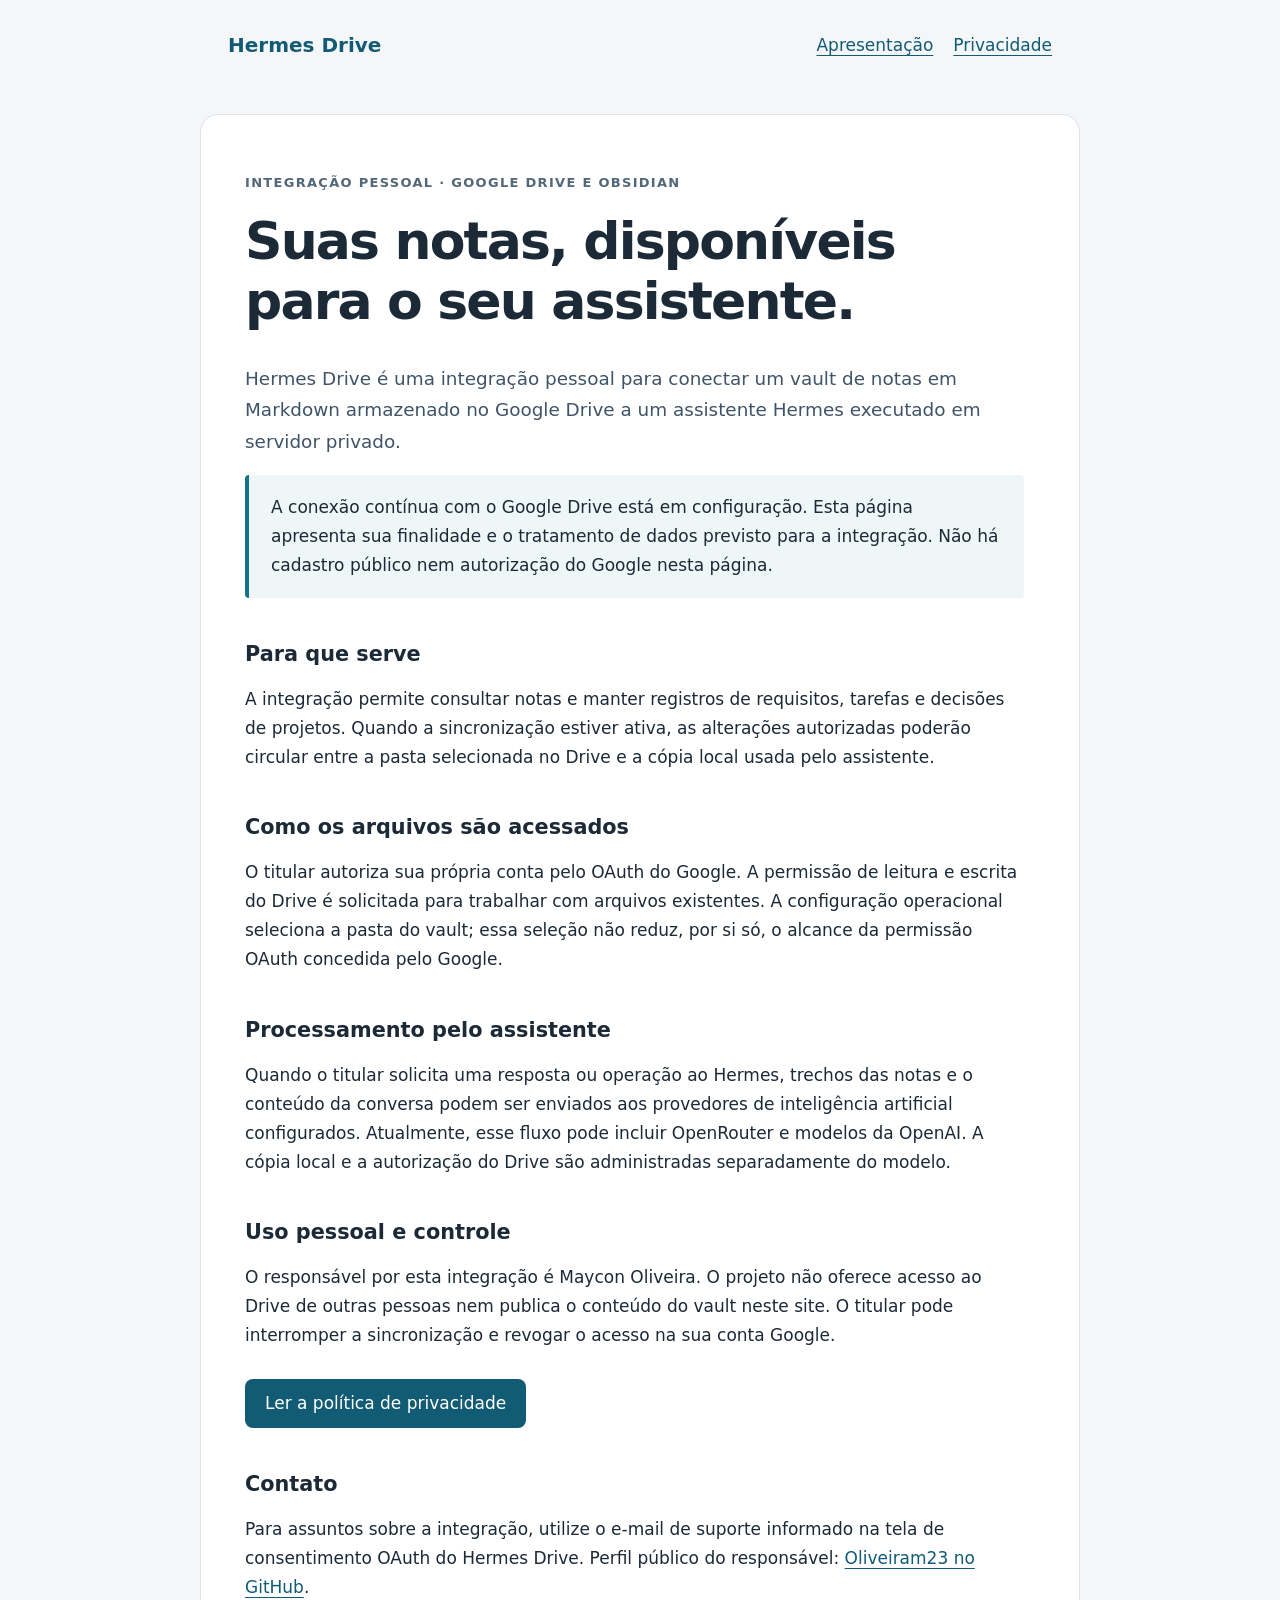
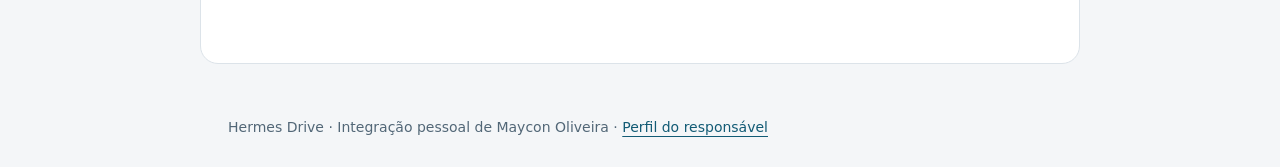
==== index.html @ 9b63b0df "Publish Hermes Drive overview and privacy policy" ====
<!doctype html>
<html lang="pt-BR"><head><meta charset="utf-8"><meta name="viewport" content="width=device-width, initial-scale=1"><meta name="description" content="Integração pessoal entre Google Drive, notas Obsidian e o assistente Hermes. Conheça sua finalidade e o tratamento dos dados."><title>Apresentação — Hermes Drive</title><link rel="stylesheet" href="styles.css"></head>
<body><header><a href="./">Hermes Drive</a><nav aria-label="Navegação principal"><a href="./">Apresentação</a><a href="privacy.html">Privacidade</a></nav></header><main><p class="label">Integração pessoal · Google Drive e Obsidian</p>
<h1>Suas notas, disponíveis para o seu assistente.</h1>
<p class="intro">Hermes Drive é uma integração pessoal para conectar um vault de notas em Markdown armazenado no Google Drive a um assistente Hermes executado em servidor privado.</p>
<p class="notice">A conexão contínua com o Google Drive está em configuração. Esta página apresenta sua finalidade e o tratamento de dados previsto para a integração. Não há cadastro público nem autorização do Google nesta página.</p>
<h2>Para que serve</h2><p>A integração permite consultar notas e manter registros de requisitos, tarefas e decisões de projetos. Quando a sincronização estiver ativa, as alterações autorizadas poderão circular entre a pasta selecionada no Drive e a cópia local usada pelo assistente.</p>
<h2>Como os arquivos são acessados</h2><p>O titular autoriza sua própria conta pelo OAuth do Google. A permissão de leitura e escrita do Drive é solicitada para trabalhar com arquivos existentes. A configuração operacional seleciona a pasta do vault; essa seleção não reduz, por si só, o alcance da permissão OAuth concedida pelo Google.</p>
<h2>Processamento pelo assistente</h2><p>Quando o titular solicita uma resposta ou operação ao Hermes, trechos das notas e o conteúdo da conversa podem ser enviados aos provedores de inteligência artificial configurados. Atualmente, esse fluxo pode incluir OpenRouter e modelos da OpenAI. A cópia local e a autorização do Drive são administradas separadamente do modelo.</p>
<h2>Uso pessoal e controle</h2><p>O responsável por esta integração é Maycon Oliveira. O projeto não oferece acesso ao Drive de outras pessoas nem publica o conteúdo do vault neste site. O titular pode interromper a sincronização e revogar o acesso na sua conta Google.</p>
<a class="button" href="privacy.html">Ler a política de privacidade</a>
<h2>Contato</h2><p>Para assuntos sobre a integração, utilize o e-mail de suporte informado na tela de consentimento OAuth do Hermes Drive. Perfil público do responsável: <a href="https://github.com/Oliveiram23">Oliveiram23 no GitHub</a>.</p></main><footer>Hermes Drive · Integração pessoal de Maycon Oliveira · <a href="https://github.com/Oliveiram23">Perfil do responsável</a></footer></body></html>
---- styles.css ----
*{box-sizing:border-box}body{margin:0;background:#f4f6f8;color:#1c2937;font:17px/1.7 system-ui,-apple-system,BlinkMacSystemFont,"Segoe UI",sans-serif}header,main,footer{max-width:880px;margin:auto;padding:28px}header{display:flex;justify-content:space-between;gap:18px;align-items:center}a{color:#125b75;text-underline-offset:4px}nav{display:flex;gap:20px;flex-wrap:wrap}header>a{font-weight:750;text-decoration:none;font-size:20px}main{background:#fff;border:1px solid #dce3e9;border-radius:18px;margin-top:24px;margin-bottom:24px;padding:44px}h1{font-size:clamp(2rem,6vw,3.25rem);line-height:1.15;letter-spacing:-.035em;margin:.35em 0 .6em}h2{font-size:1.3rem;margin-top:2em;line-height:1.35}p,li{max-width:72ch}.label{font-size:13px;font-weight:700;letter-spacing:.1em;text-transform:uppercase;color:#526777}.intro{font-size:1.15rem;color:#405468}.notice{padding:18px 22px;background:#eef6f7;border-left:4px solid #14738a;border-radius:4px}.button{display:inline-block;padding:10px 20px;background:#125b75;color:white;border-radius:8px;text-decoration:none;margin-top:12px}footer{font-size:14px;color:#526777}code{overflow-wrap:anywhere}@media(max-width:600px){header,footer{padding:20px}header{align-items:flex-start;flex-direction:column}main{margin:12px;border-radius:12px;padding:25px}}
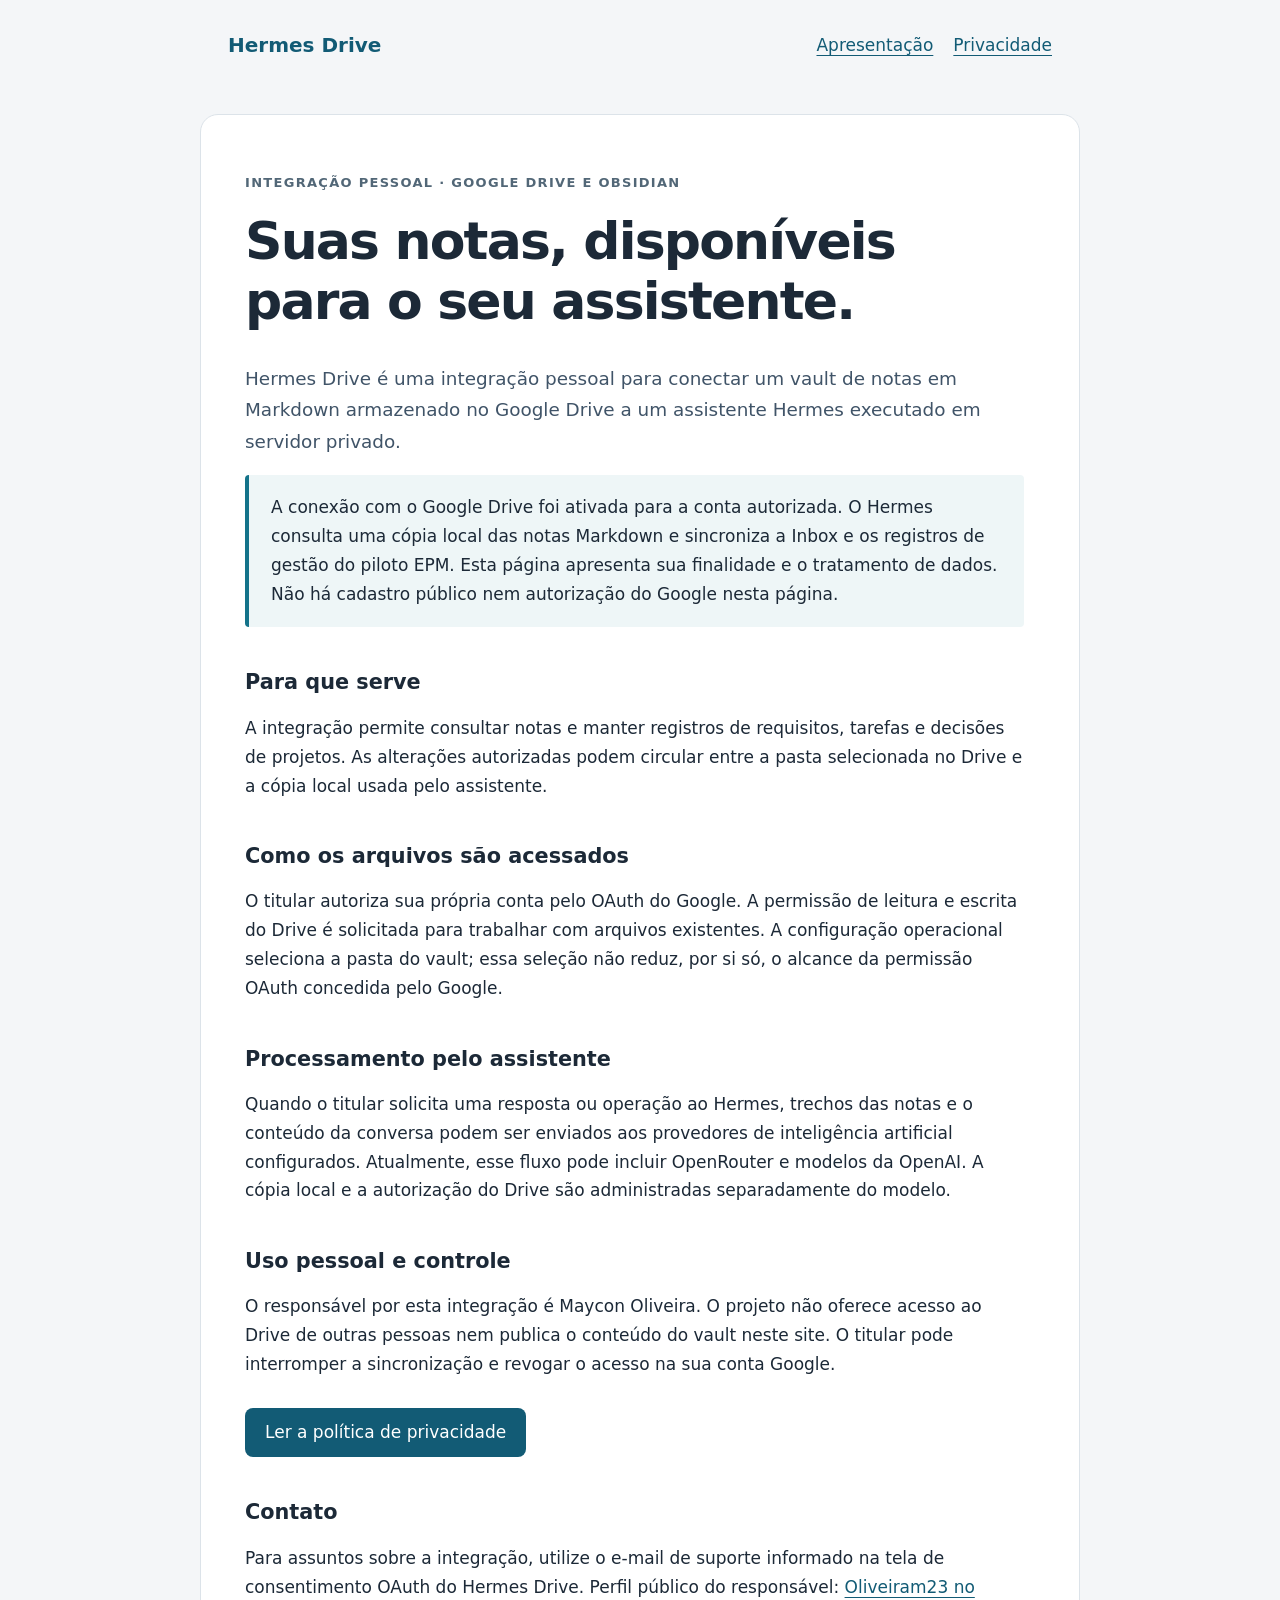
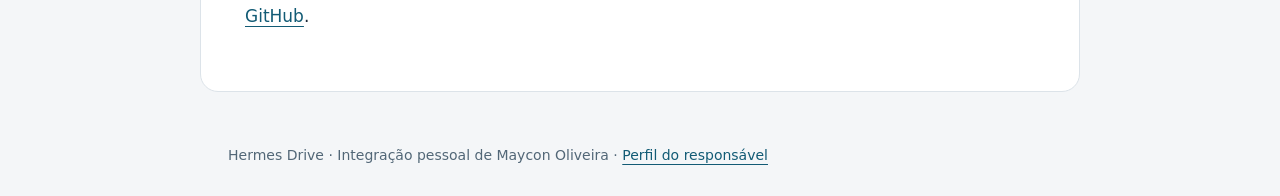
==== commit 7363049b: "Describe activated personal Drive connection" ====
--- a/index.html
+++ b/index.html
@@ -1,10 +1,11 @@
 <!doctype html>
-<html lang="pt-BR"><head><meta charset="utf-8"><meta name="viewport" content="width=device-width, initial-scale=1"><meta name="description" content="Integração pessoal entre Google Drive, notas Obsidian e o assistente Hermes. Conheça sua finalidade e o tratamento dos dados."><title>Apresentação — Hermes Drive</title><link rel="stylesheet" href="styles.css"></head>
+<html lang="pt-BR"><head><meta charset="utf-8"><meta name="viewport" content="width=device-width, initial-scale=1"><meta name="description" content="Integração pessoal entre Google Drive, notas Obsidian e o assistente Hermes. Conheça sua finalidade e o tratamento dos dados."><title>Apresentação — Hermes Drive</title><link rel="stylesheet" href="styles.css"><meta name="google-site-verification" content="id3ZQi7W1XBPhnllCntnnoxr5P1syRVxBGIIHP8MUYo" />
+</head>
 <body><header><a href="./">Hermes Drive</a><nav aria-label="Navegação principal"><a href="./">Apresentação</a><a href="privacy.html">Privacidade</a></nav></header><main><p class="label">Integração pessoal · Google Drive e Obsidian</p>
 <h1>Suas notas, disponíveis para o seu assistente.</h1>
 <p class="intro">Hermes Drive é uma integração pessoal para conectar um vault de notas em Markdown armazenado no Google Drive a um assistente Hermes executado em servidor privado.</p>
-<p class="notice">A conexão contínua com o Google Drive está em configuração. Esta página apresenta sua finalidade e o tratamento de dados previsto para a integração. Não há cadastro público nem autorização do Google nesta página.</p>
-<h2>Para que serve</h2><p>A integração permite consultar notas e manter registros de requisitos, tarefas e decisões de projetos. Quando a sincronização estiver ativa, as alterações autorizadas poderão circular entre a pasta selecionada no Drive e a cópia local usada pelo assistente.</p>
+<p class="notice">A conexão com o Google Drive foi ativada para a conta autorizada. O Hermes consulta uma cópia local das notas Markdown e sincroniza a Inbox e os registros de gestão do piloto EPM. Esta página apresenta sua finalidade e o tratamento de dados. Não há cadastro público nem autorização do Google nesta página.</p>
+<h2>Para que serve</h2><p>A integração permite consultar notas e manter registros de requisitos, tarefas e decisões de projetos. As alterações autorizadas podem circular entre a pasta selecionada no Drive e a cópia local usada pelo assistente.</p>
 <h2>Como os arquivos são acessados</h2><p>O titular autoriza sua própria conta pelo OAuth do Google. A permissão de leitura e escrita do Drive é solicitada para trabalhar com arquivos existentes. A configuração operacional seleciona a pasta do vault; essa seleção não reduz, por si só, o alcance da permissão OAuth concedida pelo Google.</p>
 <h2>Processamento pelo assistente</h2><p>Quando o titular solicita uma resposta ou operação ao Hermes, trechos das notas e o conteúdo da conversa podem ser enviados aos provedores de inteligência artificial configurados. Atualmente, esse fluxo pode incluir OpenRouter e modelos da OpenAI. A cópia local e a autorização do Drive são administradas separadamente do modelo.</p>
 <h2>Uso pessoal e controle</h2><p>O responsável por esta integração é Maycon Oliveira. O projeto não oferece acesso ao Drive de outras pessoas nem publica o conteúdo do vault neste site. O titular pode interromper a sincronização e revogar o acesso na sua conta Google.</p>
